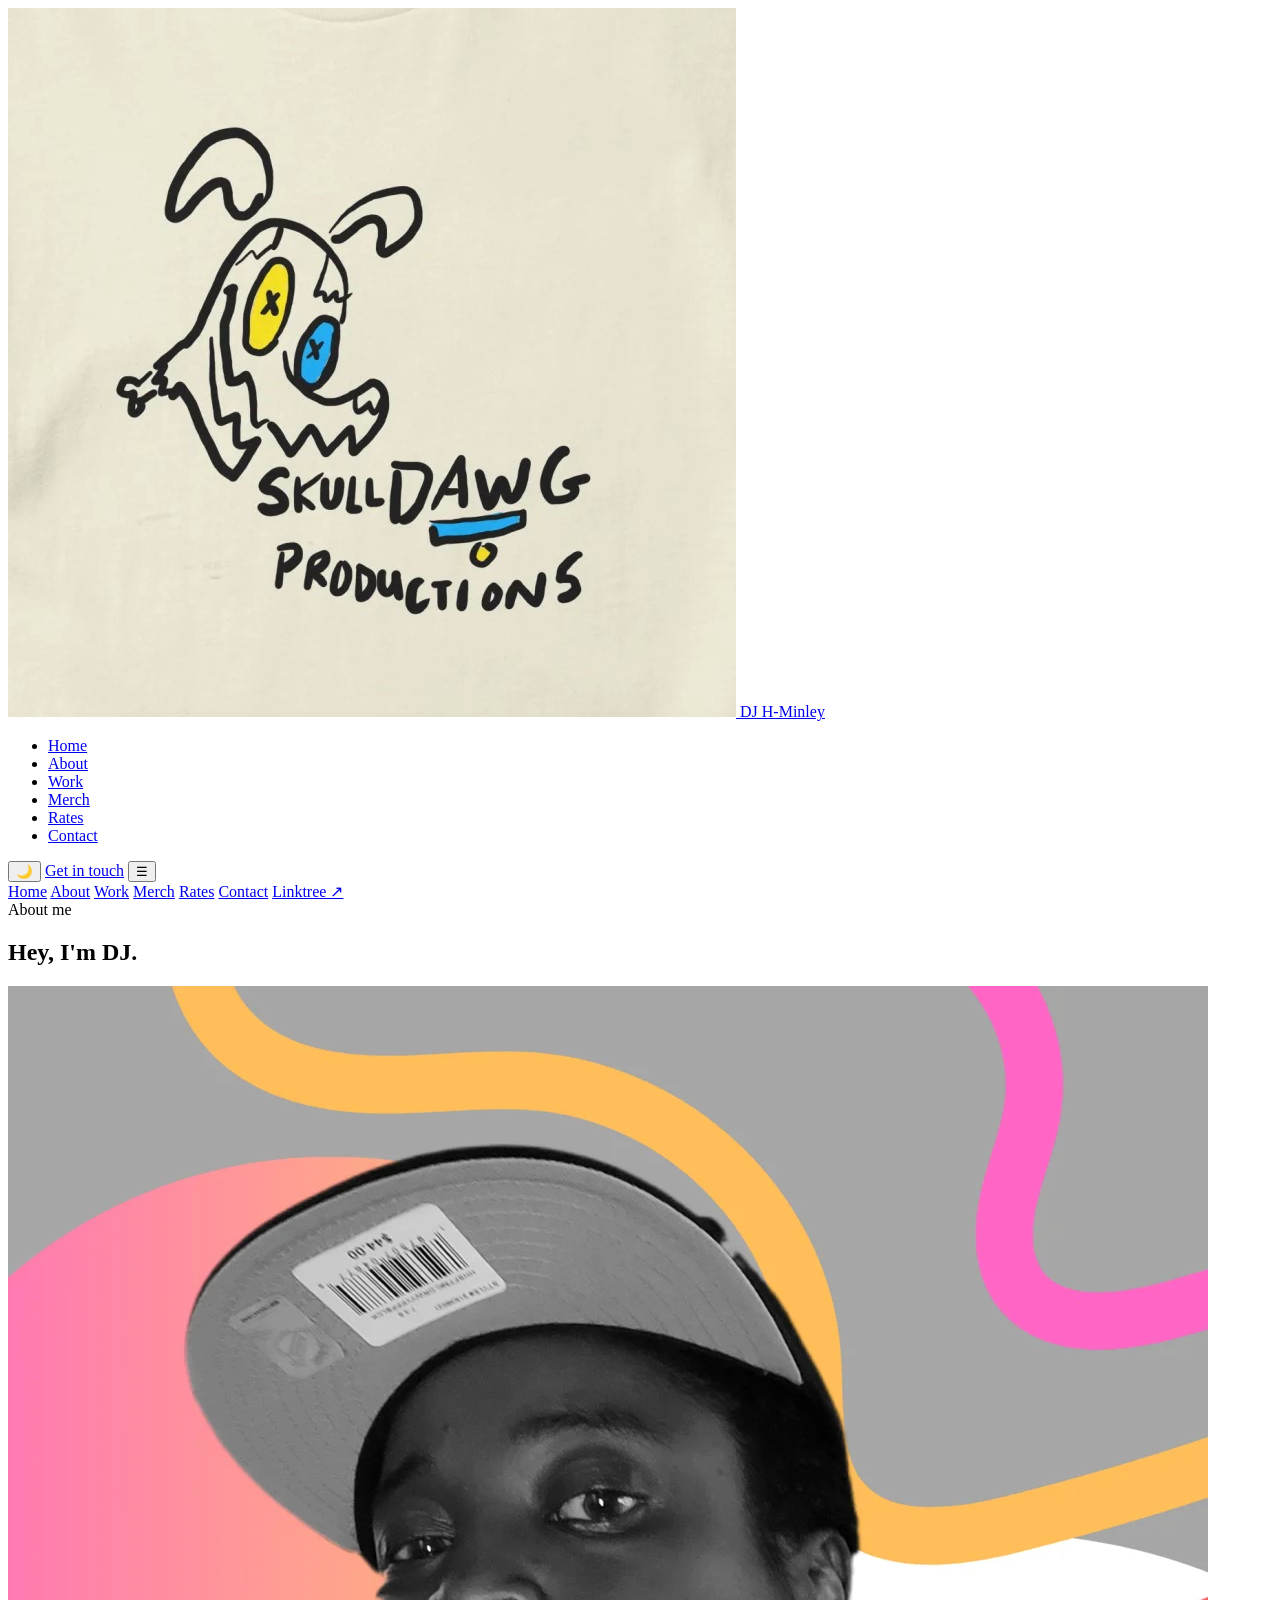
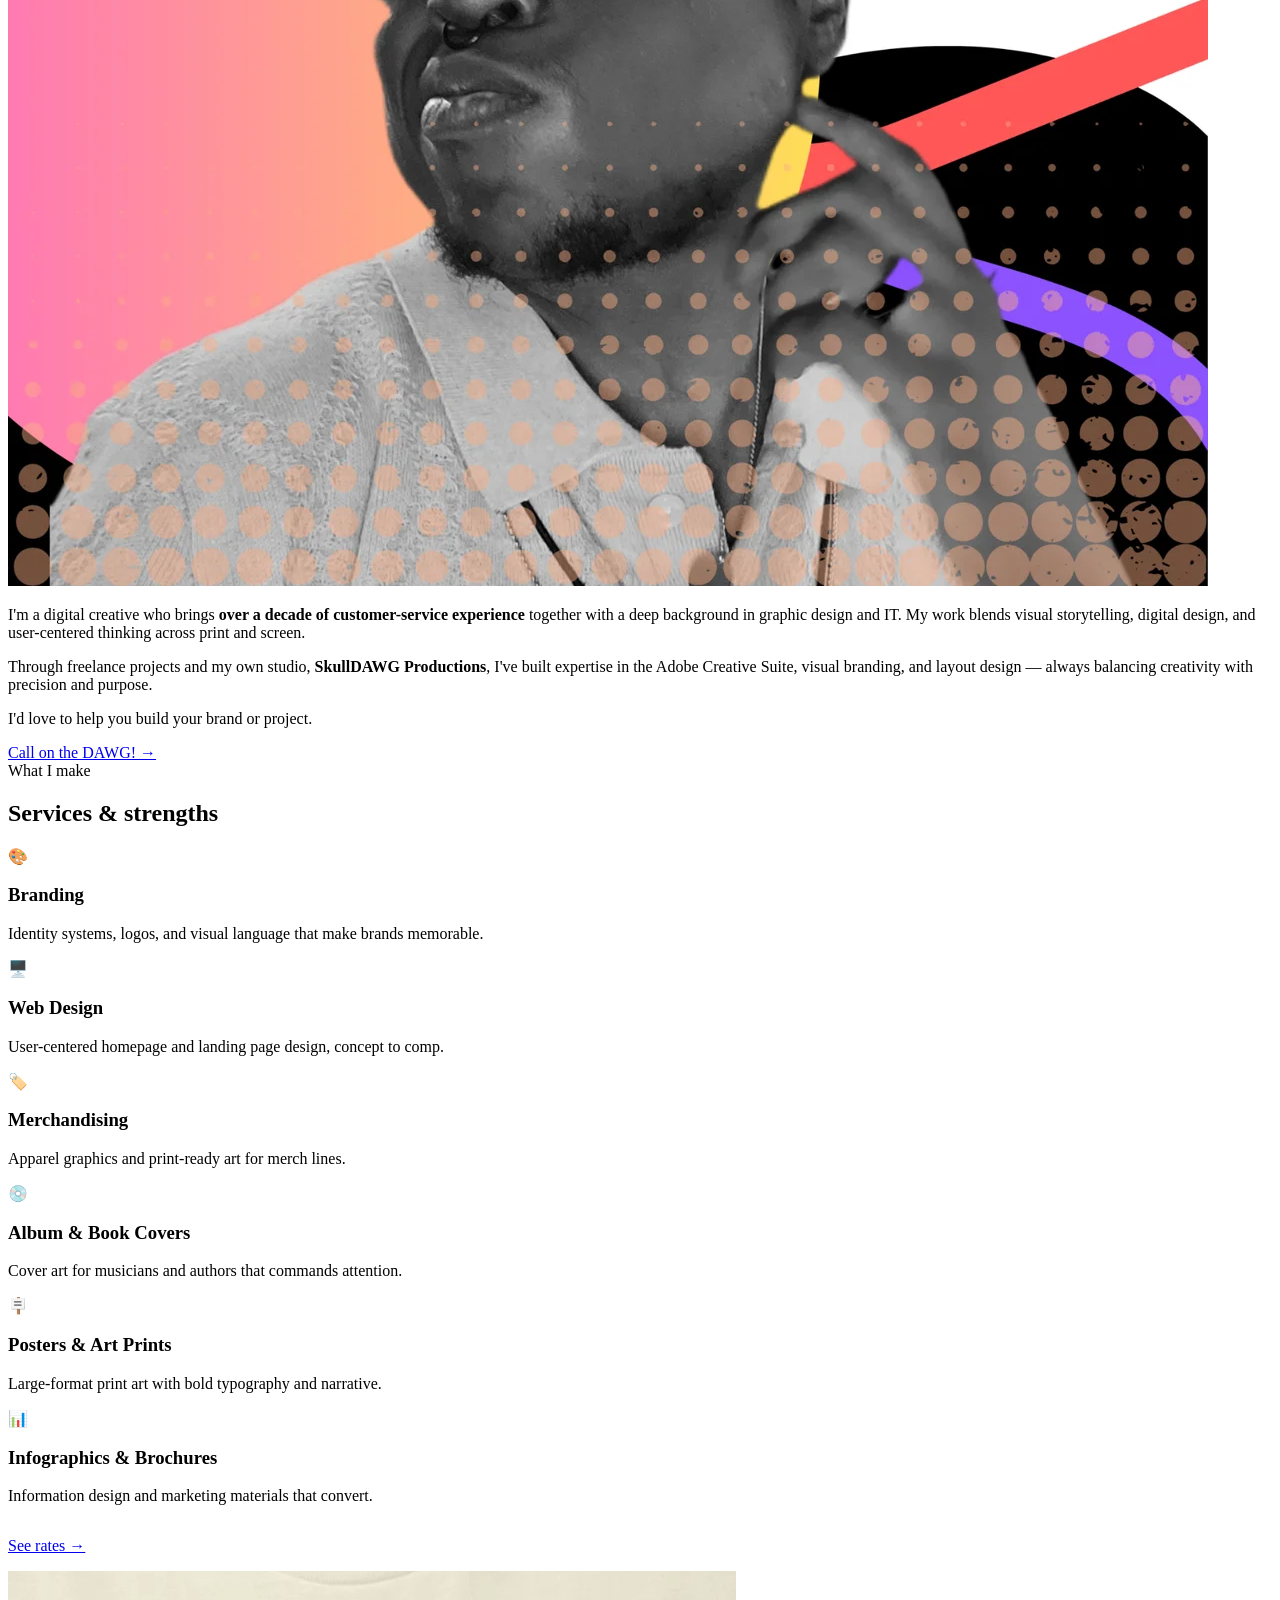
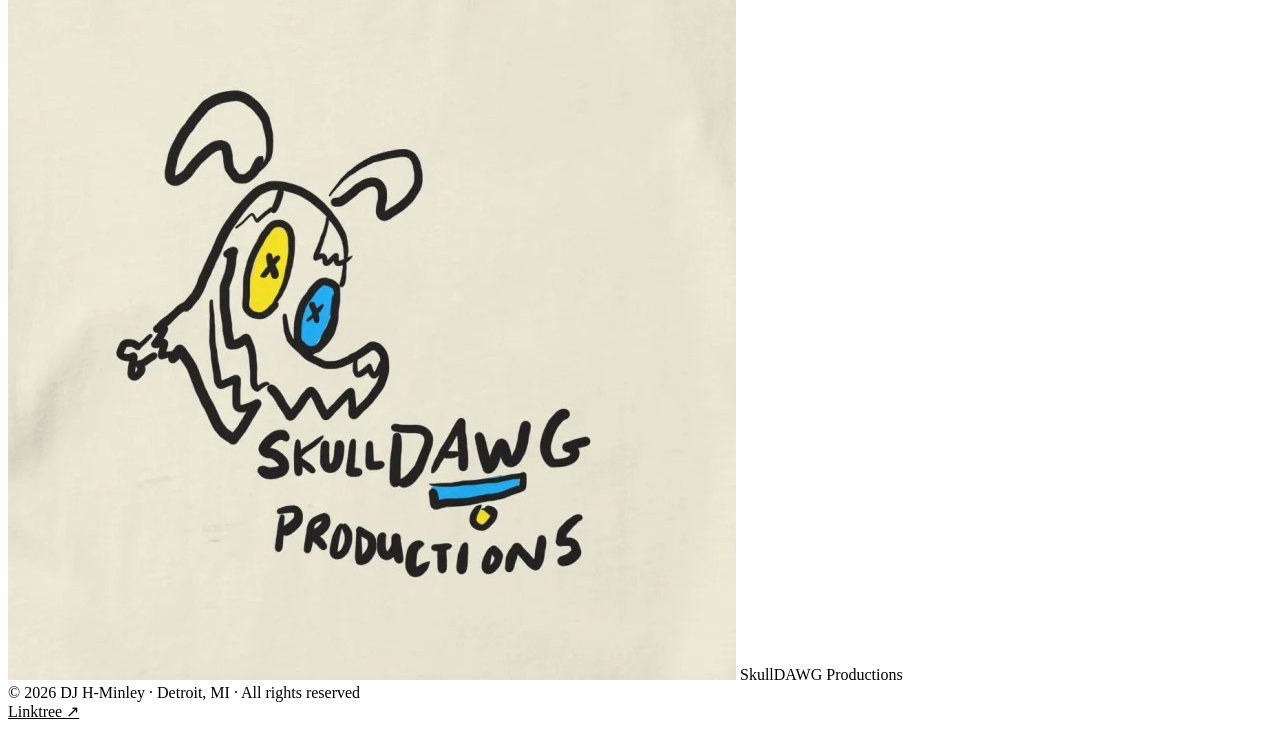
==== about.html @ fd324bad "yup" ====
<!DOCTYPE html>
<html lang="en">
<head>
  <meta charset="UTF-8" />
  <meta name="viewport" content="width=device-width, initial-scale=1.0" />
  <title>About — DJ Harshaw-Minley | SkullDAWG Productions</title>
  <meta name="description" content="DJ Harshaw-Minley blends a decade of customer service with graphic design, branding, and user-centered thinking. Detroit, MI." />
  <meta property="og:title" content="About — DJ Harshaw-Minley | SkullDAWG Productions" />
  <meta property="og:description" content="DJ Harshaw-Minley blends a decade of customer service with graphic design, branding, and user-centered thinking. Detroit, MI." />
  <meta property="og:type" content="website" />
  <link rel="icon" type="image/jpeg" href="images/skullshirt.jpg" />
  <link rel="stylesheet" href="assets/site.css" />
  <script>(function(){try{var s=localStorage.getItem('theme');document.documentElement.dataset.theme=s||'dark';}catch(e){document.documentElement.dataset.theme='dark';}})();</script>
</head>
<body>
  <div class="strip"></div>

  <nav class="nav">
    <a class="nav-logo" href="index.html">
      <img class="js-img" src="images/skullshirt.jpg" alt="SkullDAWG Productions logo" />
      DJ&nbsp;H-Minley
    </a>
    <ul class="nav-links">
      <li><a href="index.html">Home</a></li>
      <li><a href="about.html">About</a></li>
      <li><a href="work.html">Work</a></li>
      <li><a href="merch.html">Merch</a></li>
      <li><a href="rates.html">Rates</a></li>
      <li><a href="contact.html">Contact</a></li>
    </ul>
    <div class="nav-right">
      <button type="button" class="btn theme-toggle" aria-label="Switch to light mode">🌙</button>
      <a class="btn btn--cyan nav-cta" href="contact.html">Get in touch</a>
      <button class="nav-burger" aria-label="Menu" aria-expanded="false">☰</button>
    </div>
  </nav>
  <div class="nav-mobile">
    <a href="index.html">Home</a>
    <a href="about.html">About</a>
    <a href="work.html">Work</a>
    <a href="merch.html">Merch</a>
    <a href="rates.html">Rates</a>
    <a href="contact.html">Contact</a>
    <a href="https://linktr.ee/skulldawgproductions" target="_blank" rel="noopener">Linktree ↗</a>
  </div>
  <main>
    <section class="section">
      <div class="container">
        <div class="section-head">
          <span class="tag">About me</span>
          <h2>Hey, I'm <span class="scribble">DJ.</span></h2>
        </div>
        <div class="about-grid">
          <div class="about-photo frame frame--cyan tilt-l">
            <img class="js-img" src="images/image31.webp" alt="DJ Harshaw-Minley portrait" />
          </div>
          <div class="about-copy">
            <p>I'm a digital creative who brings <strong>over a decade of customer-service experience</strong> together with a deep background in graphic design and IT. My work blends visual storytelling, digital design, and user-centered thinking across print and screen.</p>
            <p>Through freelance projects and my own studio, <strong>SkullDAWG Productions</strong>, I've built expertise in the Adobe Creative Suite, visual branding, and layout design — always balancing creativity with precision and purpose.</p>
            <p>I'd love to help you build your brand or project.</p>
            <a class="btn btn--coral" href="contact.html">Call on the DAWG! →</a>
          </div>
        </div>
      </div>
    </section>

    <section class="section section--alt">
      <div class="container">
        <div class="section-head">
          <span class="tag">What I make</span>
          <h2>Services &amp; <span class="scribble">strengths</span></h2>
        </div>
        <div class="skills-grid">
          <div class="skill frame">
            <div class="skill-ic">🎨</div>
            <h3>Branding</h3>
            <p>Identity systems, logos, and visual language that make brands memorable.</p>
          </div>
          <div class="skill frame">
            <div class="skill-ic">🖥️</div>
            <h3>Web Design</h3>
            <p>User-centered homepage and landing page design, concept to comp.</p>
          </div>
          <div class="skill frame">
            <div class="skill-ic">🏷️</div>
            <h3>Merchandising</h3>
            <p>Apparel graphics and print-ready art for merch lines.</p>
          </div>
          <div class="skill frame">
            <div class="skill-ic">💿</div>
            <h3>Album &amp; Book Covers</h3>
            <p>Cover art for musicians and authors that commands attention.</p>
          </div>
          <div class="skill frame">
            <div class="skill-ic">🪧</div>
            <h3>Posters &amp; Art Prints</h3>
            <p>Large-format print art with bold typography and narrative.</p>
          </div>
          <div class="skill frame">
            <div class="skill-ic">📊</div>
            <h3>Infographics &amp; Brochures</h3>
            <p>Information design and marketing materials that convert.</p>
          </div>
        </div>
        <p style="margin-top:2rem;">
          <a class="btn btn--cyan" href="rates.html">See rates →</a>
        </p>
      </div>
    </section>
  </main>
  <footer class="footer">
    <div class="brand">
      <img class="js-img" src="images/skullshirt.jpg" alt="SkullDAWG Productions logo" />
      SkullDAWG Productions
    </div>
    <div class="meta">© <span class="yr"></span> DJ H-Minley · Detroit, MI · All rights reserved</div>
    <a class="meta" href="https://linktr.ee/skulldawgproductions" target="_blank" rel="noopener" style="color:var(--cyan)">Linktree ↗</a>
  </footer>

  <script>document.querySelectorAll('.yr').forEach(function(e){e.textContent=new Date().getFullYear();});</script>
  <script src="assets/site.js" defer></script>
</body>
</html>
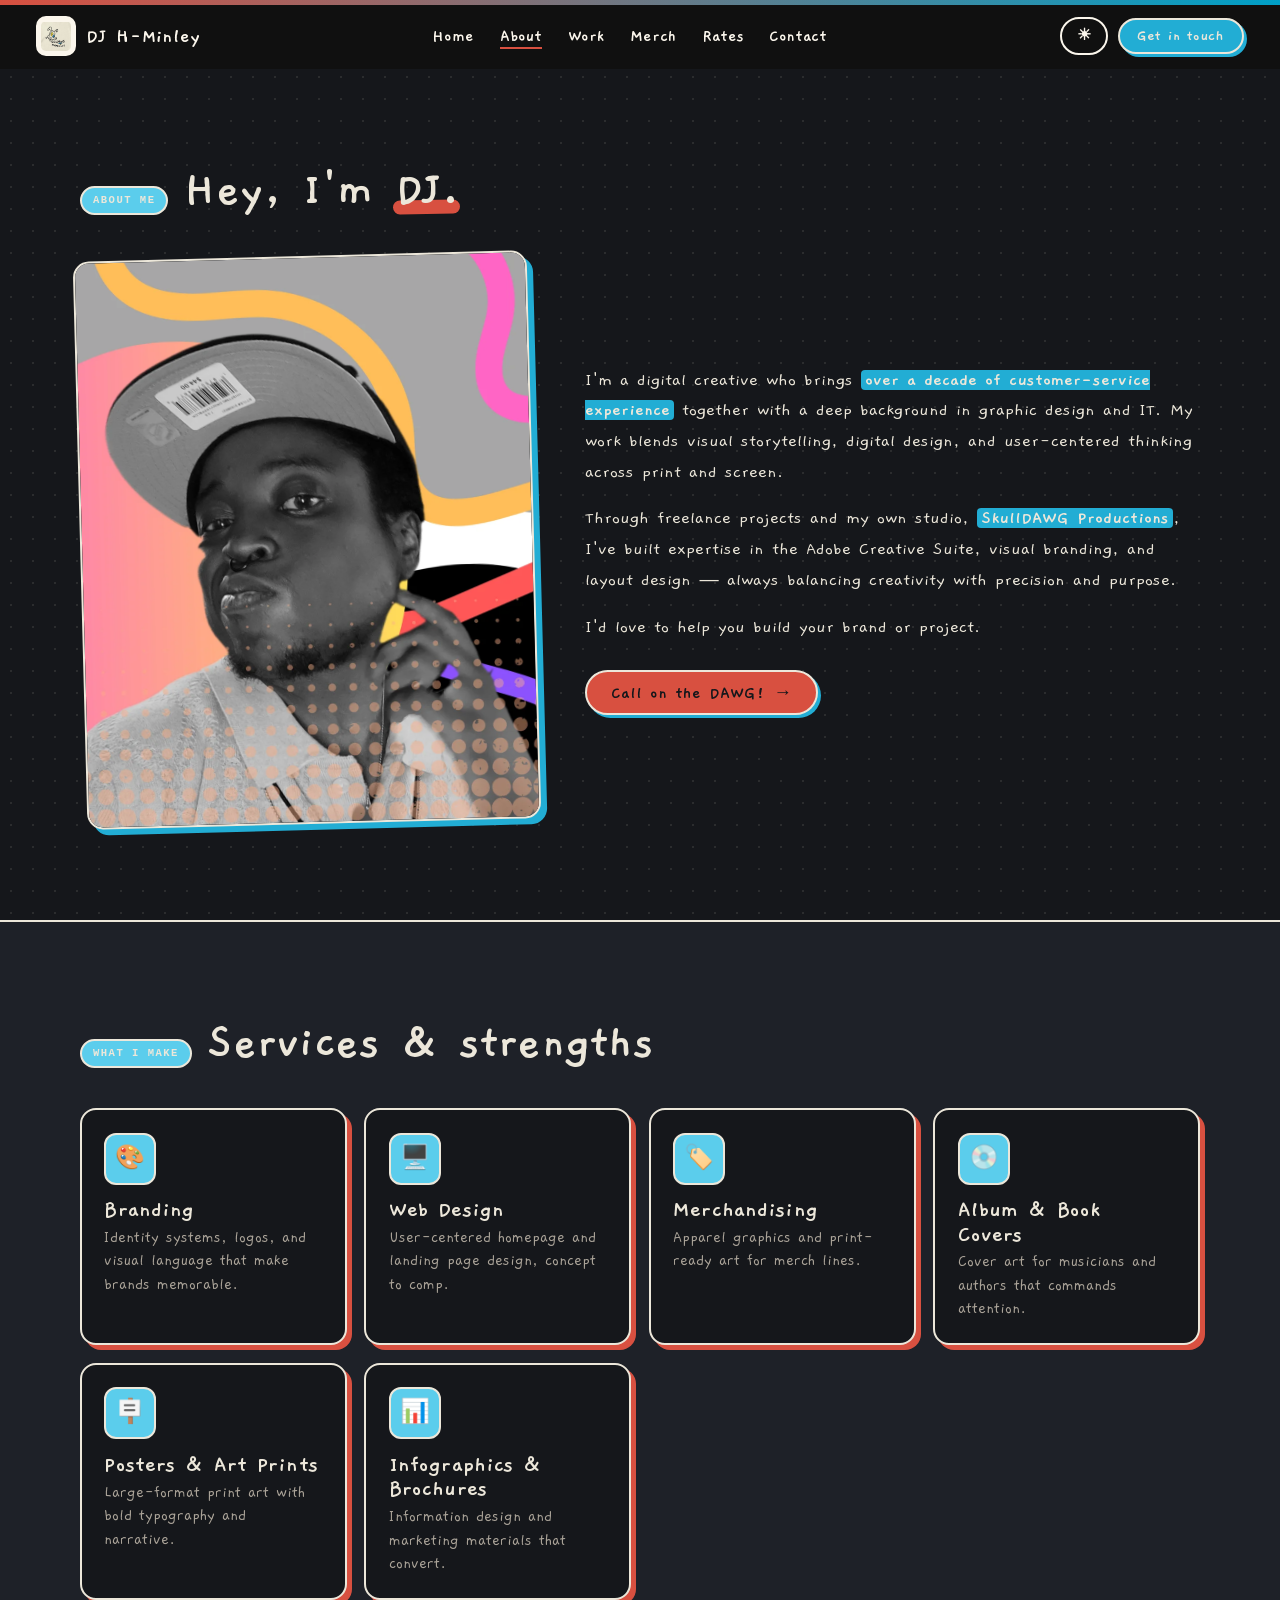
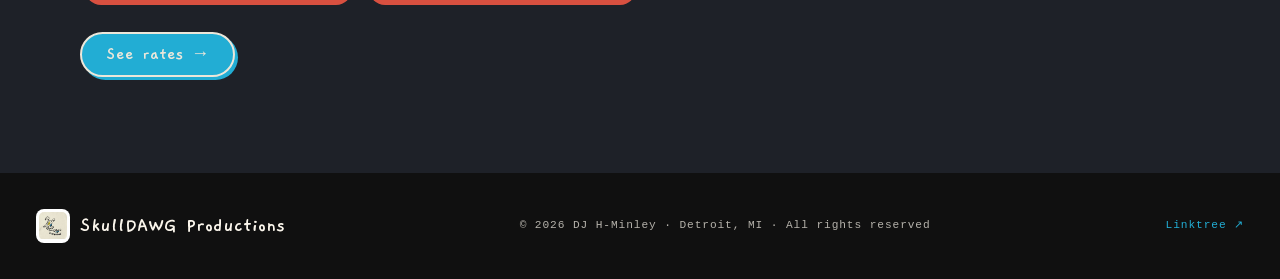
==== commit 66cb2608: "new for css" ====
--- a/about.html
+++ b/about.html
@@ -9,8 +9,317 @@
   <meta property="og:description" content="DJ Harshaw-Minley blends a decade of customer service with graphic design, branding, and user-centered thinking. Detroit, MI." />
   <meta property="og:type" content="website" />
   <link rel="icon" type="image/jpeg" href="images/skullshirt.jpg" />
-  <link rel="stylesheet" href="assets/site.css" />
   <script>(function(){try{var s=localStorage.getItem('theme');document.documentElement.dataset.theme=s||'dark';}catch(e){document.documentElement.dataset.theme='dark';}})();</script>
+  <style>
+/* ============================================================
+   SkullDAWG Productions — shared site styles
+   "hand-drawn riso zine": chunky marker outlines + hard offset
+   shadows. Brand palette kept (cyan / yellow / coral / ink on paper).
+   One stylesheet, used by every page of the site.
+   ============================================================ */
+
+/* ---- FONT: Gaegu (self-hosted). Paths are relative to /assets/ ---- */
+@font-face{font-family:'Gaegu';font-style:normal;font-weight:300;font-display:swap;src:url('assets/fonts/Gaegu-Light.woff2') format('woff2');}
+@font-face{font-family:'Gaegu';font-style:normal;font-weight:400;font-display:swap;src:url('assets/fonts/Gaegu-Regular.woff2') format('woff2');}
+@font-face{font-family:'Gaegu';font-style:normal;font-weight:700;font-display:swap;src:url('assets/fonts/Gaegu-Bold.woff2') format('woff2');}
+
+/* ============================================================ TOKENS */
+:root{
+  --paper:#f4f1ea; --paper-2:#e9e4d8; --ink:#1b1b1b;
+  --cyan:#0e89ad; --yellow:#3aa7c4; --coral:#c0392b; --muted:#6b6459;
+  --line:rgba(0,0,0,0.10);
+  --bar:#101010; --bar-ink:#FBF6EC;
+  --mono: ui-monospace,'SF Mono','SFMono-Regular',Menlo,Consolas,monospace;
+  --gap:clamp(1.5rem,4vw,3.25rem); --maxw:1120px;
+  --shadow:5px 5px 0 #c0392b; --shadow-sm:3px 3px 0 #0e89ad;
+}
+[data-theme="dark"]{
+  --paper:#15171b; --paper-2:#1e2128; --ink:#ece7da;
+  --cyan:#22add4; --yellow:#5bcdec; --coral:#d85040; --muted:#aba499;
+  --line:rgba(236,231,218,0.10);
+  --bar:#101010; --bar-ink:#FBF6EC;
+  --shadow:5px 5px 0 #d85040; --shadow-sm:3px 3px 0 #22add4;
+}
+
+*,*::before,*::after{box-sizing:border-box;margin:0;padding:0;}
+html{scroll-behavior:smooth;}
+body{
+  background:var(--paper);
+  color:var(--ink);
+  font-family:'Gaegu','Comic Sans MS',cursive,sans-serif;
+  font-size:clamp(1.05rem,1.7vw,1.2rem);
+  line-height:1.6;
+  overflow-x:hidden;
+  -webkit-font-smoothing:antialiased;
+  background-image:radial-gradient(var(--line) 1px,transparent 1px);
+  background-size:22px 22px;
+  transition:background-color .2s ease,color .2s ease;
+}
+img{display:block;max-width:100%;height:auto;}
+a{color:inherit;text-decoration:none;}
+:focus-visible{outline:3px solid var(--coral);outline-offset:3px;border-radius:4px;}
+
+/* ---- typography ---- */
+h1,h2,h3{font-weight:700;line-height:1.02;letter-spacing:.005em;}
+h1{font-size:clamp(2.6rem,7vw,5rem);}
+h2{font-size:clamp(2rem,5vw,3.1rem);}
+h3{font-size:clamp(1.45rem,3vw,2.1rem);}
+.mono{font-family:var(--mono);font-size:.72rem;letter-spacing:.14em;text-transform:uppercase;font-weight:500;}
+
+/* ---- signature: marker frame ---- */
+.frame{border:2.5px solid var(--ink);border-radius:16px;box-shadow:var(--shadow);background:var(--paper);}
+.frame--cyan{box-shadow:6px 6px 0 var(--cyan);}
+.frame--yellow{box-shadow:6px 6px 0 var(--yellow);}
+.frame--coral{box-shadow:6px 6px 0 var(--coral);}
+.tilt-l{transform:rotate(-1.5deg);}
+.tilt-r{transform:rotate(1.4deg);}
+
+/* ---- tag / pill ---- */
+.tag{
+  display:inline-block;font-family:var(--mono);font-size:.66rem;letter-spacing:.14em;
+  text-transform:uppercase;font-weight:600;padding:4px 11px;
+  border:2px solid var(--ink);border-radius:50px;background:var(--yellow);color:var(--ink);
+}
+
+/* ---- buttons ---- */
+.btn{
+  display:inline-flex;align-items:center;gap:.5rem;font-family:'Gaegu',cursive;font-weight:700;
+  font-size:1.15rem;line-height:1;padding:.7rem 1.5rem;border:2.5px solid var(--ink);border-radius:50px;
+  box-shadow:var(--shadow-sm);cursor:pointer;transition:transform .12s ease,box-shadow .12s ease;
+  background:var(--paper);color:var(--ink);
+}
+.btn:hover{transform:translate(-2px,-2px);box-shadow:6px 6px 0 var(--ink);}
+.btn:active{transform:translate(2px,2px);box-shadow:1px 1px 0 var(--ink);}
+.btn--cyan{background:var(--cyan);color:var(--ink);}
+.btn--coral{background:var(--coral);color:var(--paper);}
+.btn--yellow{background:var(--yellow);color:var(--ink);}
+
+/* ============================================================ TOP STRIP */
+.strip{height:5px;background:linear-gradient(90deg,#d85040,#00a0c8);}
+
+/* ============================================================ NAV (sticky, shared) */
+.nav{
+  position:sticky;top:0;z-index:100;
+  display:flex;align-items:center;justify-content:space-between;gap:1rem;
+  padding:.7rem clamp(1rem,4vw,2.25rem);
+  background:var(--bar);color:var(--bar-ink);
+  border-bottom:2.5px solid var(--bar);
+}
+.nav-logo{display:flex;align-items:center;gap:.6rem;font-weight:700;font-size:1.3rem;color:var(--bar-ink);}
+.nav-logo img{width:40px;height:40px;object-fit:contain;border:2.5px solid var(--bar-ink);border-radius:10px;background:var(--bar-ink);padding:3px;}
+.nav-links{display:flex;align-items:center;gap:1.6rem;list-style:none;}
+.nav-links a{
+  font-size:1.12rem;font-weight:700;padding-bottom:2px;color:var(--bar-ink);
+  border-bottom:2.5px solid transparent;transition:border-color .15s;
+}
+.nav-links a:hover{border-bottom-color:var(--cyan);}
+.nav-links a[aria-current="page"]{border-bottom-color:var(--coral);}
+.nav-right{display:flex;gap:.6rem;align-items:center;}
+.theme-toggle{
+  min-width:3rem;justify-content:center;padding:.55rem .85rem;font-size:1rem;
+  box-shadow:none;border-color:var(--bar-ink);background:transparent;color:var(--bar-ink);
+}
+.theme-toggle:hover{transform:none;box-shadow:none;border-color:var(--cyan);}
+.nav-cta{font-size:1rem;padding:.5rem 1.1rem;}
+.nav-burger{
+  display:none;background:var(--bar-ink);color:var(--bar);border:2.5px solid var(--bar-ink);
+  border-radius:10px;width:44px;height:44px;cursor:pointer;align-items:center;justify-content:center;
+  font-size:1.4rem;line-height:1;
+}
+.nav-mobile{
+  display:none;flex-direction:column;gap:.25rem;
+  background:var(--bar);color:var(--bar-ink);border-bottom:2.5px solid var(--bar-ink);
+  padding:.5rem clamp(1rem,4vw,2.25rem) 1.25rem;
+}
+.nav-mobile.open{display:flex;}
+.nav-mobile a{
+  font-size:1.35rem;font-weight:700;padding:.5rem 0;color:var(--bar-ink);
+  border-bottom:1.5px solid rgba(251,246,236,.18);
+}
+.nav-mobile a[aria-current="page"]{color:var(--cyan);}
+
+/* ============================================================ LAYOUT */
+.container{max-width:var(--maxw);margin:0 auto;}
+.narrow{max-width:880px;margin:0 auto;}
+.section{padding:clamp(3.5rem,8vw,6rem) clamp(1.1rem,4vw,2.25rem);}
+.section + .section{border-top:2.5px solid var(--ink);}
+.section-head{display:flex;align-items:baseline;gap:1rem;margin-bottom:2.5rem;flex-wrap:wrap;}
+.section--alt{background:var(--paper-2);}
+
+/* underline scribble accent */
+.scribble{position:relative;display:inline;}
+.scribble::after{
+  content:"";position:absolute;left:-2%;right:-2%;bottom:.04em;height:.28em;
+  background:var(--coral);z-index:-1;border-radius:50px;transform:rotate(-1deg);
+}
+
+/* ============================================================ HERO */
+.hero{
+  max-width:var(--maxw);margin:0 auto;min-height:78svh;display:grid;
+  grid-template-columns:1.15fr .85fr;align-items:center;gap:var(--gap);
+  padding:clamp(3rem,7vw,5rem) clamp(1.1rem,4vw,2.25rem);
+}
+.hero-eyebrow{display:flex;align-items:center;gap:.7rem;margin-bottom:1.4rem;flex-wrap:wrap;}
+.hero-eyebrow .dot{width:9px;height:9px;border-radius:50%;background:var(--cyan);border:2px solid var(--ink);}
+.hero h1{margin-bottom:1.1rem;}
+.hero h1 .cy{color:var(--cyan);}
+.hero-sub{font-size:1.3rem;color:var(--ink);max-width:34ch;margin-bottom:2rem;}
+.hero-actions{display:flex;gap:.9rem;flex-wrap:wrap;}
+.hero-visual{position:relative;display:flex;justify-content:center;align-items:center;}
+.badge{width:min(360px,100%);overflow:hidden;}
+.badge-img{width:100%;aspect-ratio:1;object-fit:contain;padding:1.75rem;background:#fff;border-bottom:2.5px solid var(--ink);}
+.badge-foot{padding:.9rem 1.2rem;}
+.badge-foot .nm{font-size:1.4rem;font-weight:700;line-height:1;}
+.badge-foot .st{font-family:var(--mono);font-size:.68rem;letter-spacing:.12em;color:var(--muted);margin-top:4px;}
+.blob{position:absolute;border-radius:50%;border:2.5px solid var(--ink);pointer-events:none;}
+.blob-1{width:84px;height:84px;background:var(--yellow);top:-18px;right:6%;animation:bob 7s ease-in-out infinite;}
+.blob-2{width:54px;height:54px;background:var(--coral);bottom:4%;left:2%;animation:bob 6s ease-in-out -3s infinite;}
+@keyframes bob{0%,100%{transform:translateY(0) rotate(0);}50%{transform:translateY(-12px) rotate(10deg);}}
+
+/* ============================================================ HOME TEASER CARDS */
+.teasers{display:grid;grid-template-columns:repeat(auto-fit,minmax(240px,1fr));gap:1.2rem;}
+.teaser{padding:1.6rem;background:var(--paper);transition:transform .12s ease,box-shadow .12s ease;display:flex;flex-direction:column;gap:.5rem;}
+.teaser:hover{transform:translate(-2px,-2px);box-shadow:6px 6px 0 var(--cyan);}
+.teaser .ic{font-size:1.8rem;}
+.teaser h3{font-size:1.55rem;}
+.teaser p{font-size:1.02rem;color:var(--muted);line-height:1.4;flex:1;}
+.teaser .go{font-family:var(--mono);font-size:.7rem;letter-spacing:.12em;text-transform:uppercase;color:var(--coral);font-weight:700;}
+
+/* ============================================================ ABOUT */
+.about-grid{display:grid;grid-template-columns:.85fr 1.15fr;gap:var(--gap);align-items:center;}
+.about-photo{overflow:hidden;aspect-ratio:4/5;}
+.about-photo img{width:100%;height:100%;object-fit:cover;object-position:top center;}
+.about-copy p{margin-bottom:1rem;max-width:56ch;}
+.about-copy strong{color:var(--ink);background:var(--cyan);padding:0 4px;border-radius:4px;}
+.about-copy .btn{margin-top:.75rem;}
+
+/* ============================================================ SKILLS */
+.skills-grid{display:grid;grid-template-columns:repeat(auto-fill,minmax(230px,1fr));gap:1.1rem;}
+.skill{padding:1.4rem;background:var(--paper);transition:transform .12s ease,box-shadow .12s ease;}
+.skill:hover{transform:translate(-2px,-2px);box-shadow:6px 6px 0 var(--cyan);}
+.skill-ic{width:52px;height:52px;border-radius:12px;border:2.5px solid var(--ink);display:flex;align-items:center;justify-content:center;font-size:1.5rem;margin-bottom:.85rem;background:var(--yellow);}
+.skill h3{font-size:1.5rem;margin-bottom:.2rem;}
+.skill p{font-size:1.05rem;color:var(--muted);line-height:1.4;}
+
+/* ============================================================ WORK */
+.group-label{display:flex;align-items:center;gap:.9rem;margin:3.5rem 0 1.75rem;}
+.group-label:first-of-type{margin-top:0;}
+.group-label .mono{white-space:nowrap;color:var(--muted);}
+.group-label .ln{flex:1;height:2.5px;background:var(--ink);border-radius:50px;}
+.project{display:grid;grid-template-columns:1fr 1fr;gap:var(--gap);align-items:center;margin-bottom:1.5rem;}
+.project.flip .project-media{order:2;}
+.project-media{overflow:hidden;display:flex;align-items:center;justify-content:center;background:var(--paper-2);min-height:320px;}
+.project-media img{width:100%;height:100%;object-fit:contain;object-position:center;transition:transform .5s ease;}
+.project:hover .project-media img{transform:scale(1.04);}
+.project-year{font-family:var(--mono);font-size:.72rem;letter-spacing:.12em;color:var(--coral);font-weight:700;margin-bottom:.5rem;}
+.project-body h3{margin-bottom:.6rem;}
+.project-body > p{color:var(--ink);max-width:46ch;}
+.project-body em{font-style:normal;background:var(--yellow);padding:0 3px;border-radius:3px;}
+.gallery{display:grid;grid-template-columns:repeat(auto-fill,minmax(200px,1fr));gap:.9rem;margin:1.25rem 0 .5rem;}
+.g-item{overflow:hidden;aspect-ratio:1;cursor:zoom-in;background:var(--paper-2);display:flex;align-items:center;justify-content:center;}
+.g-item img{width:100%;height:100%;object-fit:contain;object-position:center;transition:transform .35s ease;}
+.g-item:hover img{transform:scale(1.07);}
+
+/* ============================================================ MERCH */
+.merch-grid{display:grid;grid-template-columns:repeat(3,1fr);gap:1.1rem;margin-bottom:2.25rem;}
+.merch-item{overflow:hidden;background:var(--paper);transition:transform .12s ease,box-shadow .12s ease;display:flex;align-items:center;justify-content:center;min-height:280px;}
+.merch-item:hover{transform:translate(-2px,-2px);box-shadow:6px 6px 0 var(--coral);}
+.merch-item img{width:100%;height:100%;object-fit:contain;object-position:center;}
+
+/* ============================================================ RATES (services list) */
+.rates-note{margin:0 0 2rem;padding:.9rem 1.1rem;background:var(--paper-2);border:2.5px solid var(--ink);border-left:6px solid var(--coral);border-radius:0 10px 10px 0;font-size:1rem;}
+.rates-block{margin-bottom:2.6rem;}
+.rates-block .lead{color:var(--muted);margin:.7rem 0 1.3rem;max-width:62ch;font-size:1.02rem;}
+.item{display:flex;flex-wrap:wrap;align-items:baseline;justify-content:space-between;gap:.4rem 1.5rem;padding:1rem 0;border-top:1.5px solid var(--line);}
+.item:first-of-type{border-top:none;}
+.item .info{flex:1 1 320px;min-width:0;}
+.item .name{font-weight:700;font-size:1.2rem;}
+.item .desc{color:var(--muted);font-size:1rem;margin-top:.1em;}
+.item .price{flex:0 0 auto;color:var(--coral);font-weight:700;font-size:1.25rem;white-space:nowrap;}
+.item .price small{display:block;color:var(--muted);font-weight:400;font-size:.72rem;text-align:right;}
+.steps{display:grid;grid-template-columns:repeat(auto-fit,minmax(210px,1fr));gap:1rem;}
+.step{background:var(--paper);border:2.5px solid var(--ink);border-radius:12px;padding:1.2rem;}
+.step .num{color:var(--coral);font-weight:700;font-family:var(--mono);font-size:.8rem;letter-spacing:.1em;}
+.step h3{margin:.3em 0;font-size:1.3rem;}
+.step p{margin:0;color:var(--muted);font-size:1rem;}
+.terms{list-style:none;padding:0;margin:0;display:grid;gap:.7rem;}
+.terms li{padding-left:1.5em;position:relative;}
+.terms li::before{content:"\2022";color:var(--coral);position:absolute;left:.2em;font-weight:700;}
+
+/* ============================================================ CONTACT */
+.contact{background:var(--cyan);}
+.contact .section-head h2,.contact .contact-lead{color:var(--ink);}
+.contact-grid{display:grid;grid-template-columns:1fr 1fr;gap:var(--gap);align-items:start;}
+.contact-lead{font-size:1.25rem;max-width:38ch;margin-bottom:1.5rem;}
+.contact-links{display:flex;flex-direction:column;gap:.9rem;align-items:flex-start;}
+.form{background:var(--paper);padding:clamp(1.3rem,3vw,2rem);}
+.form h3{margin-bottom:.3rem;}
+.form .hint{color:var(--muted);font-size:1rem;margin-bottom:1.1rem;}
+.field{margin-bottom:1rem;}
+.field label{display:block;font-family:var(--mono);font-size:.7rem;letter-spacing:.1em;text-transform:uppercase;font-weight:700;margin-bottom:.35rem;}
+.field input,.field textarea{width:100%;font-family:'Gaegu',cursive;font-size:1.15rem;color:var(--ink);background:var(--paper-2);border:2.5px solid var(--ink);border-radius:12px;padding:.6rem .8rem;}
+.field textarea{resize:vertical;min-height:110px;}
+.field input:focus,.field textarea:focus{outline:none;box-shadow:var(--shadow-sm);}
+.form .btn{width:100%;justify-content:center;margin-top:.3rem;}
+.form-note{font-size:.95rem;color:var(--muted);margin-top:.8rem;text-align:center;}
+
+/* ============================================================ FOOTER */
+.footer{
+  background:var(--bar);color:var(--bar-ink);
+  padding:2.25rem clamp(1.1rem,4vw,2.25rem);
+  display:flex;align-items:center;justify-content:space-between;gap:1rem;flex-wrap:wrap;
+}
+.footer .brand{display:flex;align-items:center;gap:.6rem;font-weight:700;font-size:1.3rem;}
+.footer .brand img{width:34px;height:34px;object-fit:contain;background:#fff;border-radius:8px;padding:3px;}
+.footer .meta{font-family:var(--mono);font-size:.7rem;letter-spacing:.08em;color:rgba(251,246,236,.7);}
+.footer a:hover{color:var(--cyan);}
+
+/* ============================================================ LIGHTBOX */
+.lb{position:fixed;inset:0;z-index:200;background:rgba(21,22,26,.94);display:none;align-items:center;justify-content:center;cursor:zoom-out;padding:1.5rem;}
+.lb.open{display:flex;}
+.lb img{max-width:92vw;max-height:90vh;object-fit:contain;border:3px solid var(--paper);border-radius:10px;}
+.lb-x{position:absolute;top:1.1rem;right:1.1rem;width:48px;height:48px;border-radius:12px;border:2.5px solid var(--paper);background:transparent;color:var(--paper);font-size:1.4rem;cursor:pointer;}
+
+/* ---- image fallback placeholder ---- */
+.img-ph{
+  width:100%;height:100%;min-height:120px;display:flex;flex-direction:column;align-items:center;
+  justify-content:center;gap:.4rem;text-align:center;
+  background:repeating-linear-gradient(45deg,var(--paper-2),var(--paper-2) 12px,#ece1c9 12px,#ece1c9 24px);
+  color:var(--muted);padding:1rem;
+}
+[data-theme="dark"] .img-ph{background:repeating-linear-gradient(45deg,var(--paper-2),var(--paper-2) 12px,#262a33 12px,#262a33 24px);}
+.img-ph .ph-skull{font-size:1.6rem;}
+.img-ph .ph-label{font-family:var(--mono);font-size:.62rem;letter-spacing:.1em;text-transform:uppercase;line-height:1.3;}
+
+/* ============================================================ RESPONSIVE */
+@media (max-width:900px){
+  .nav-links{display:none;}
+  .nav-cta{display:none;}
+  .nav-burger{display:flex;}
+  .hero{grid-template-columns:1fr;min-height:auto;padding-top:3rem;}
+  .hero-visual{order:-1;}
+  .badge{width:min(280px,82%);}
+  .about-grid{grid-template-columns:1fr;}
+  .about-photo{aspect-ratio:16/10;max-height:360px;}
+  .project,.project.flip{grid-template-columns:1fr;}
+  .project.flip .project-media{order:0;}
+  .merch-grid{grid-template-columns:repeat(2,1fr);}
+  .contact-grid{grid-template-columns:1fr;}
+}
+@media (max-width:560px){
+  body{background-size:18px 18px;}
+  .gallery{grid-template-columns:repeat(2,1fr);}
+  .footer{flex-direction:column;align-items:flex-start;}
+  .hero-sub{font-size:1.15rem;}
+  .item .price{flex-basis:100%;}
+  .item .price small{text-align:left;}
+}
+@media (prefers-reduced-motion:reduce){
+  *{animation:none !important;}
+  html{scroll-behavior:auto;}
+}
+
+  </style>
 </head>
 <body>
   <div class="strip"></div>
@@ -116,8 +425,108 @@
     <div class="meta">© <span class="yr"></span> DJ H-Minley · Detroit, MI · All rights reserved</div>
     <a class="meta" href="https://linktr.ee/skulldawgproductions" target="_blank" rel="noopener" style="color:var(--cyan)">Linktree ↗</a>
   </footer>
-
   <script>document.querySelectorAll('.yr').forEach(function(e){e.textContent=new Date().getFullYear();});</script>
-  <script src="assets/site.js" defer></script>
+  <script>
+/* ============================================================
+   SkullDAWG Productions — shared site behaviour
+   Theme toggle · mobile menu · lightbox · image fallback
+   ============================================================ */
+(function () {
+  /* ---- THEME ---------------------------------------------------- */
+  function setToggleLabel(theme) {
+    document.querySelectorAll('.theme-toggle').forEach(function (btn) {
+      btn.textContent = theme === 'dark' ? '☀' : '🌙';
+      btn.setAttribute('aria-label', 'Switch to ' + (theme === 'dark' ? 'light' : 'dark') + ' mode');
+    });
+  }
+  function applyTheme(theme) {
+    document.documentElement.dataset.theme = theme;
+    try { localStorage.setItem('theme', theme); } catch (e) {}
+    setToggleLabel(theme);
+  }
+  var current = document.documentElement.dataset.theme || 'dark';
+  setToggleLabel(current);
+  document.addEventListener('click', function (e) {
+    var t = e.target.closest && e.target.closest('.theme-toggle');
+    if (!t) return;
+    applyTheme(document.documentElement.dataset.theme === 'dark' ? 'light' : 'dark');
+  });
+
+  /* ---- ACTIVE NAV LINK ----------------------------------------- */
+  var here = (location.pathname.split('/').pop() || 'index.html').toLowerCase();
+  if (here === '') here = 'index.html';
+  document.querySelectorAll('.nav-links a, .nav-mobile a').forEach(function (a) {
+    var href = (a.getAttribute('href') || '').toLowerCase();
+    if (href === here) a.setAttribute('aria-current', 'page');
+  });
+
+  /* ---- MOBILE MENU --------------------------------------------- */
+  var burger = document.querySelector('.nav-burger');
+  var mobile = document.querySelector('.nav-mobile');
+  if (burger && mobile) {
+    burger.addEventListener('click', function () {
+      var open = mobile.classList.toggle('open');
+      burger.setAttribute('aria-expanded', open ? 'true' : 'false');
+      burger.textContent = open ? '✕' : '☰';
+    });
+    mobile.addEventListener('click', function (e) {
+      if (e.target.tagName === 'A') {
+        mobile.classList.remove('open');
+        burger.setAttribute('aria-expanded', 'false');
+        burger.textContent = '☰';
+      }
+    });
+  }
+
+  /* ---- IMAGE FALLBACK ------------------------------------------ */
+  /* Any <img class="js-img"> that fails to load is replaced with a
+     labelled placeholder, so the layout holds before /images deploys. */
+  function fallback(img) {
+    var ph = document.createElement('div');
+    ph.className = 'img-ph ' + (img.className.replace('js-img', '').trim());
+    ph.setAttribute('role', 'img');
+    ph.setAttribute('aria-label', img.alt || '');
+    ph.innerHTML = '<span class="ph-skull">\uD83D\uDC15\u200D\uD83E\uDDBA</span>' +
+                   '<span class="ph-label">' + (img.alt || '') + '</span>';
+    if (img.parentNode) img.parentNode.replaceChild(ph, img);
+  }
+  document.querySelectorAll('img.js-img').forEach(function (img) {
+    if (img.complete && img.naturalWidth === 0) { fallback(img); return; }
+    img.addEventListener('error', function () { fallback(img); });
+  });
+
+  /* ---- LIGHTBOX ------------------------------------------------- */
+  var lb = document.querySelector('.lb');
+  if (lb) {
+    var lbImg = lb.querySelector('img');
+    function openLb(src, alt) { lbImg.src = src; lbImg.alt = alt || ''; lb.classList.add('open'); document.body.style.overflow = 'hidden'; }
+    function closeLb() { lb.classList.remove('open'); document.body.style.overflow = ''; }
+    document.querySelectorAll('.g-item').forEach(function (item) {
+      item.addEventListener('click', function () {
+        var img = item.querySelector('img');
+        if (img && img.src) openLb(img.src, img.alt);
+      });
+    });
+    lb.addEventListener('click', function (e) { if (e.target !== lbImg) closeLb(); });
+    document.addEventListener('keydown', function (e) { if (e.key === 'Escape') closeLb(); });
+  }
+
+  /* ---- CONTACT FORM (mailto, no backend) ------------------------ */
+  var form = document.querySelector('[data-mailto]');
+  if (form) {
+    form.addEventListener('submit', function (e) {
+      e.preventDefault();
+      var to = form.getAttribute('data-mailto');
+      var name = (form.querySelector('#cf-name') || {}).value || '';
+      var email = (form.querySelector('#cf-email') || {}).value || '';
+      var msg = (form.querySelector('#cf-msg') || {}).value || '';
+      var subject = encodeURIComponent('Project inquiry from ' + (name || 'your site'));
+      var body = encodeURIComponent('Name: ' + name + '\nEmail: ' + email + '\n\n' + msg);
+      window.location.href = 'mailto:' + to + '?subject=' + subject + '&body=' + body;
+    });
+  }
+})();
+
+  </script>
 </body>
 </html>
